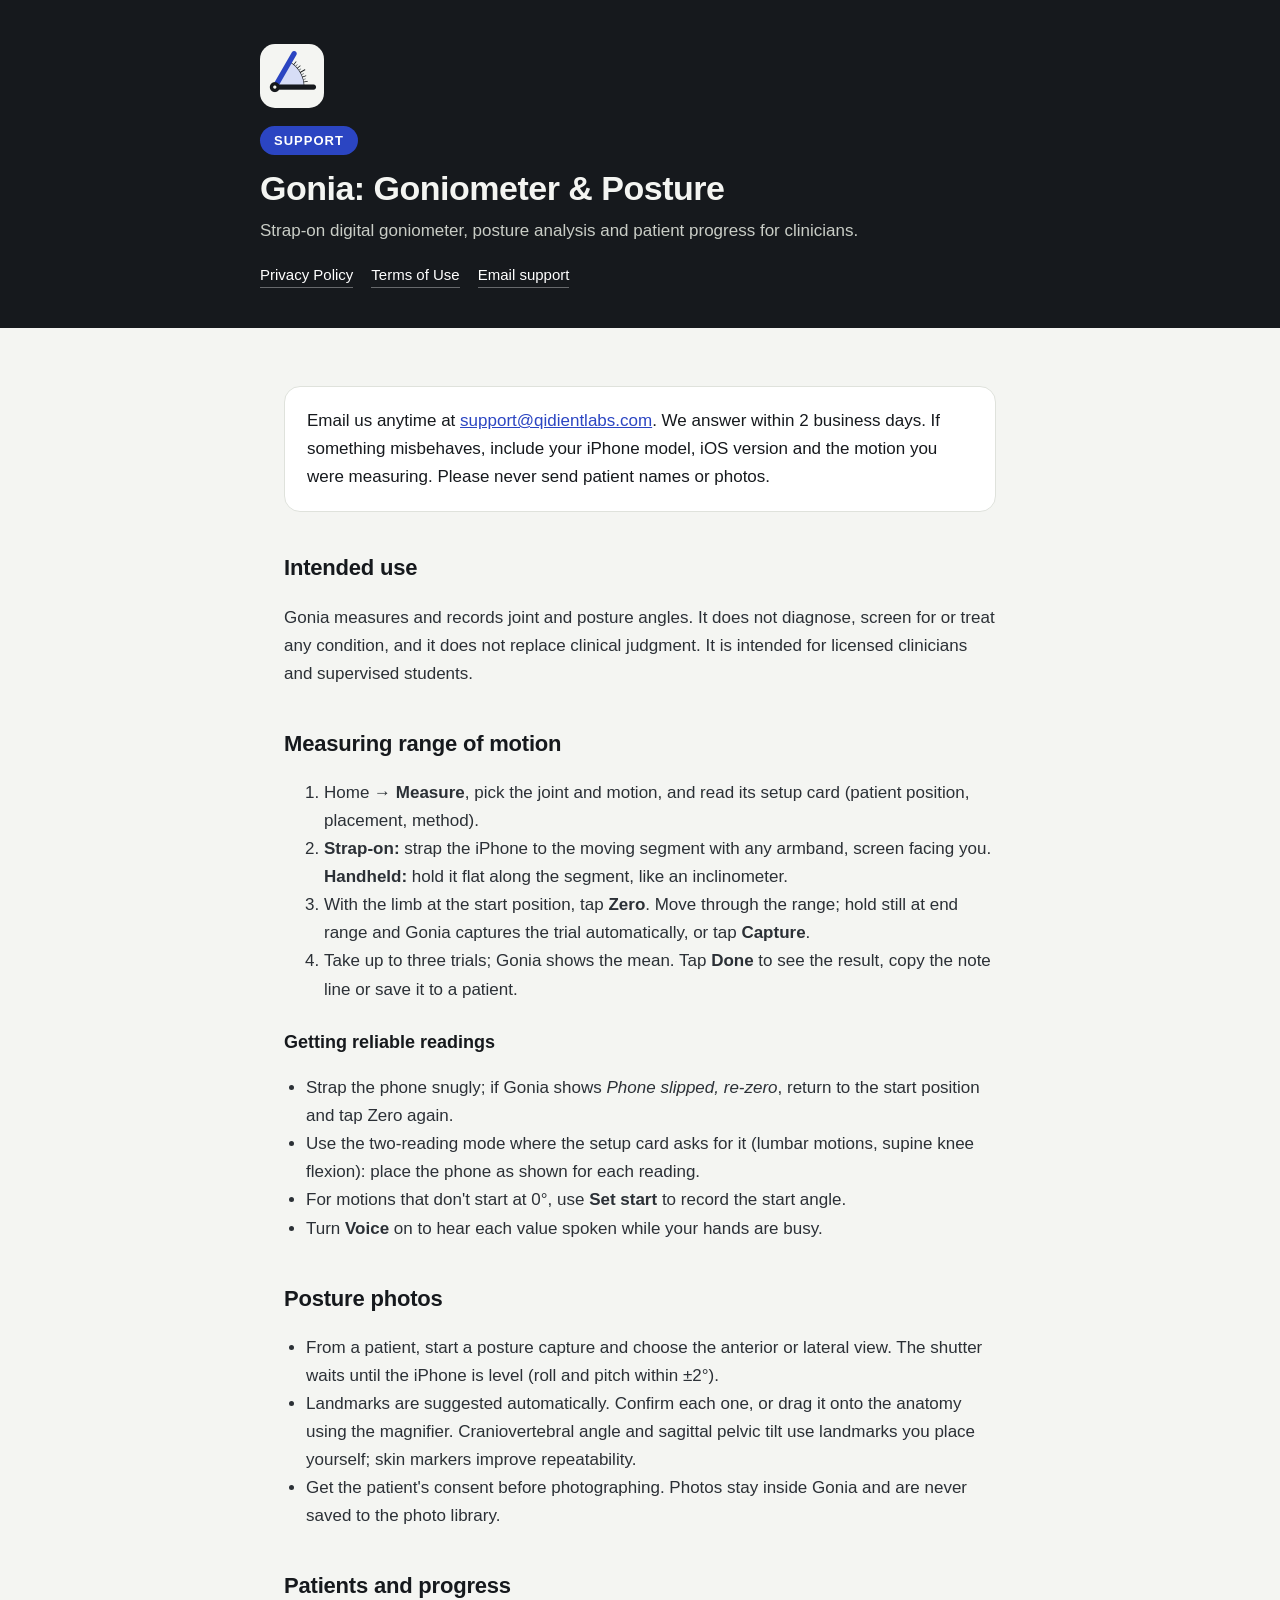
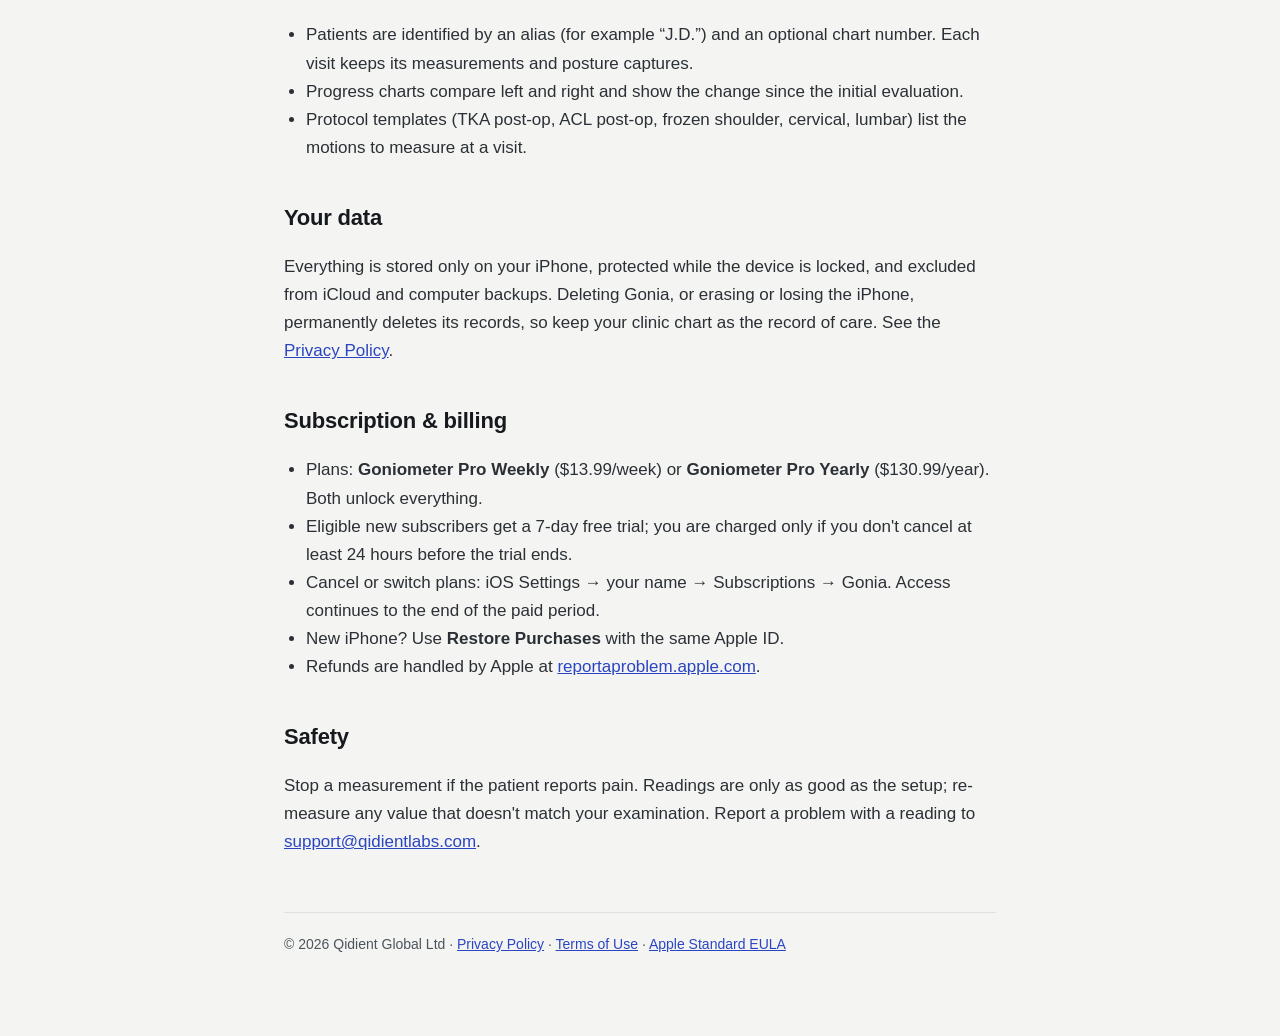
==== index.html @ 22477328 "Gonia support, privacy policy and terms pages Co-Authored-By: Claude Opus 5.5 <noreply@anthropic.com" ====
<!DOCTYPE html>
<html lang="en">
<head>
<meta charset="utf-8">
<meta name="viewport" content="width=device-width, initial-scale=1">
<title>Support — Gonia: Goniometer &amp; Posture</title>
<meta name="description" content="Support and instructions for Gonia, the strap-on digital goniometer and posture analysis app for physical therapists and chiropractors.">
<link rel="stylesheet" href="styles.css">
</head>
<body>
<header><div class="wrap">
  <img src="icon.png" alt="Gonia app icon">
  <span class="pill">SUPPORT</span>
  <h1>Gonia: Goniometer &amp; Posture</h1>
  <p>Strap-on digital goniometer, posture analysis and patient progress for clinicians.</p>
  <nav class="top"><a href="privacy.html">Privacy Policy</a><a href="terms.html">Terms of Use</a><a href="mailto:support@qidientlabs.com">Email support</a></nav>
</div></header>
<main>
  <div class="card">Email us anytime at <a href="mailto:support@qidientlabs.com">support@qidientlabs.com</a>.
  We answer within 2 business days. If something misbehaves, include your iPhone model, iOS version
  and the motion you were measuring. Please never send patient names or photos.</div>

  <h2>Intended use</h2>
  <p>Gonia measures and records joint and posture angles. It does not diagnose, screen for or treat
  any condition, and it does not replace clinical judgment. It is intended for licensed clinicians
  and supervised students.</p>

  <h2>Measuring range of motion</h2>
  <ol>
    <li>Home → <strong>Measure</strong>, pick the joint and motion, and read its setup card (patient
    position, placement, method).</li>
    <li><strong>Strap-on:</strong> strap the iPhone to the moving segment with any armband, screen
    facing you. <strong>Handheld:</strong> hold it flat along the segment, like an inclinometer.</li>
    <li>With the limb at the start position, tap <strong>Zero</strong>. Move through the range; hold
    still at end range and Gonia captures the trial automatically, or tap <strong>Capture</strong>.</li>
    <li>Take up to three trials; Gonia shows the mean. Tap <strong>Done</strong> to see the result,
    copy the note line or save it to a patient.</li>
  </ol>
  <h3>Getting reliable readings</h3>
  <ul>
    <li>Strap the phone snugly; if Gonia shows <em>Phone slipped, re-zero</em>, return to the start
    position and tap Zero again.</li>
    <li>Use the two-reading mode where the setup card asks for it (lumbar motions, supine knee
    flexion): place the phone as shown for each reading.</li>
    <li>For motions that don't start at 0°, use <strong>Set start</strong> to record the start
    angle.</li>
    <li>Turn <strong>Voice</strong> on to hear each value spoken while your hands are busy.</li>
  </ul>

  <h2>Posture photos</h2>
  <ul>
    <li>From a patient, start a posture capture and choose the anterior or lateral view. The shutter
    waits until the iPhone is level (roll and pitch within ±2°).</li>
    <li>Landmarks are suggested automatically. Confirm each one, or drag it onto the anatomy using
    the magnifier. Craniovertebral angle and sagittal pelvic tilt use landmarks you place yourself;
    skin markers improve repeatability.</li>
    <li>Get the patient's consent before photographing. Photos stay inside Gonia and are never saved
    to the photo library.</li>
  </ul>

  <h2>Patients and progress</h2>
  <ul>
    <li>Patients are identified by an alias (for example “J.D.”) and an optional chart number. Each
    visit keeps its measurements and posture captures.</li>
    <li>Progress charts compare left and right and show the change since the initial evaluation.</li>
    <li>Protocol templates (TKA post-op, ACL post-op, frozen shoulder, cervical, lumbar) list the
    motions to measure at a visit.</li>
  </ul>

  <h2>Your data</h2>
  <p>Everything is stored only on your iPhone, protected while the device is locked, and excluded
  from iCloud and computer backups. Deleting Gonia, or erasing or losing the iPhone, permanently
  deletes its records, so keep your clinic chart as the record of care. See the
  <a href="privacy.html">Privacy Policy</a>.</p>

  <h2>Subscription &amp; billing</h2>
  <ul>
    <li>Plans: <strong>Goniometer Pro Weekly</strong> ($13.99/week) or <strong>Goniometer Pro
    Yearly</strong> ($130.99/year). Both unlock everything.</li>
    <li>Eligible new subscribers get a 7-day free trial; you are charged only if you don't cancel at
    least 24 hours before the trial ends.</li>
    <li>Cancel or switch plans: iOS Settings → your name → Subscriptions → Gonia. Access continues to
    the end of the paid period.</li>
    <li>New iPhone? Use <strong>Restore Purchases</strong> with the same Apple ID.</li>
    <li>Refunds are handled by Apple at <a href="https://reportaproblem.apple.com">reportaproblem.apple.com</a>.</li>
  </ul>

  <h2>Safety</h2>
  <p>Stop a measurement if the patient reports pain. Readings are only as good as the setup; re-measure
  any value that doesn't match your examination. Report a problem with a reading to
  <a href="mailto:support@qidientlabs.com">support@qidientlabs.com</a>.</p>

  <footer>© 2026 Qidient Global Ltd · <a href="privacy.html">Privacy Policy</a> ·
  <a href="terms.html">Terms of Use</a> ·
  <a href="https://www.apple.com/legal/internet-services/itunes/dev/stdeula/">Apple Standard EULA</a></footer>
</main>
</body>
</html>
---- styles.css ----
:root { color-scheme: light; --ink: #16191D; --ink2: #4D545C; --canvas: #F4F5F2; --card: #FFFFFF; --line: #DFE2DC; --accent: #2B45C2; --tint: #E3E8FA; }
* { box-sizing: border-box; }
body { font: 17px/1.65 -apple-system, "SF Pro Text", "Segoe UI", Roboto, sans-serif; margin: 0; background: var(--canvas); color: var(--ink); }
header { background: var(--ink); color: var(--canvas); padding: 44px 24px 40px; }
header .wrap, main { max-width: 760px; margin: 0 auto; }
header img { width: 64px; height: 64px; border-radius: 15px; display: block; margin-bottom: 18px; }
main { padding: 40px 24px 80px; }
h1 { font-size: 34px; line-height: 1.15; margin: 0 0 8px; letter-spacing: -0.5px; }
header p { margin: 0; color: #C9CDC6; }
h2 { font-size: 22px; margin: 38px 0 10px; letter-spacing: -0.2px; }
h3 { font-size: 18px; margin: 24px 0 6px; }
p, li { color: #2B3036; }
ul { padding-left: 22px; }
a { color: var(--accent); }
.pill { display: inline-block; background: var(--accent); color: #fff; border-radius: 999px; padding: 4px 14px; font-size: 13px; font-weight: 700; letter-spacing: 1px; margin-bottom: 14px; }
.card { background: var(--card); border: 1px solid var(--line); border-radius: 16px; padding: 20px 22px; margin: 18px 0; }
.card.note { background: var(--tint); border-color: #C9D2F3; }
nav.top { display: flex; gap: 18px; flex-wrap: wrap; margin-top: 18px; font-size: 15px; }
nav.top a { color: #fff; text-decoration: none; border-bottom: 1px solid rgba(255,255,255,.35); }
footer { font-size: 14px; color: var(--ink2); margin-top: 56px; border-top: 1px solid var(--line); padding-top: 20px; }
@media (max-width: 520px) { h1 { font-size: 28px; } body { font-size: 16px; } }
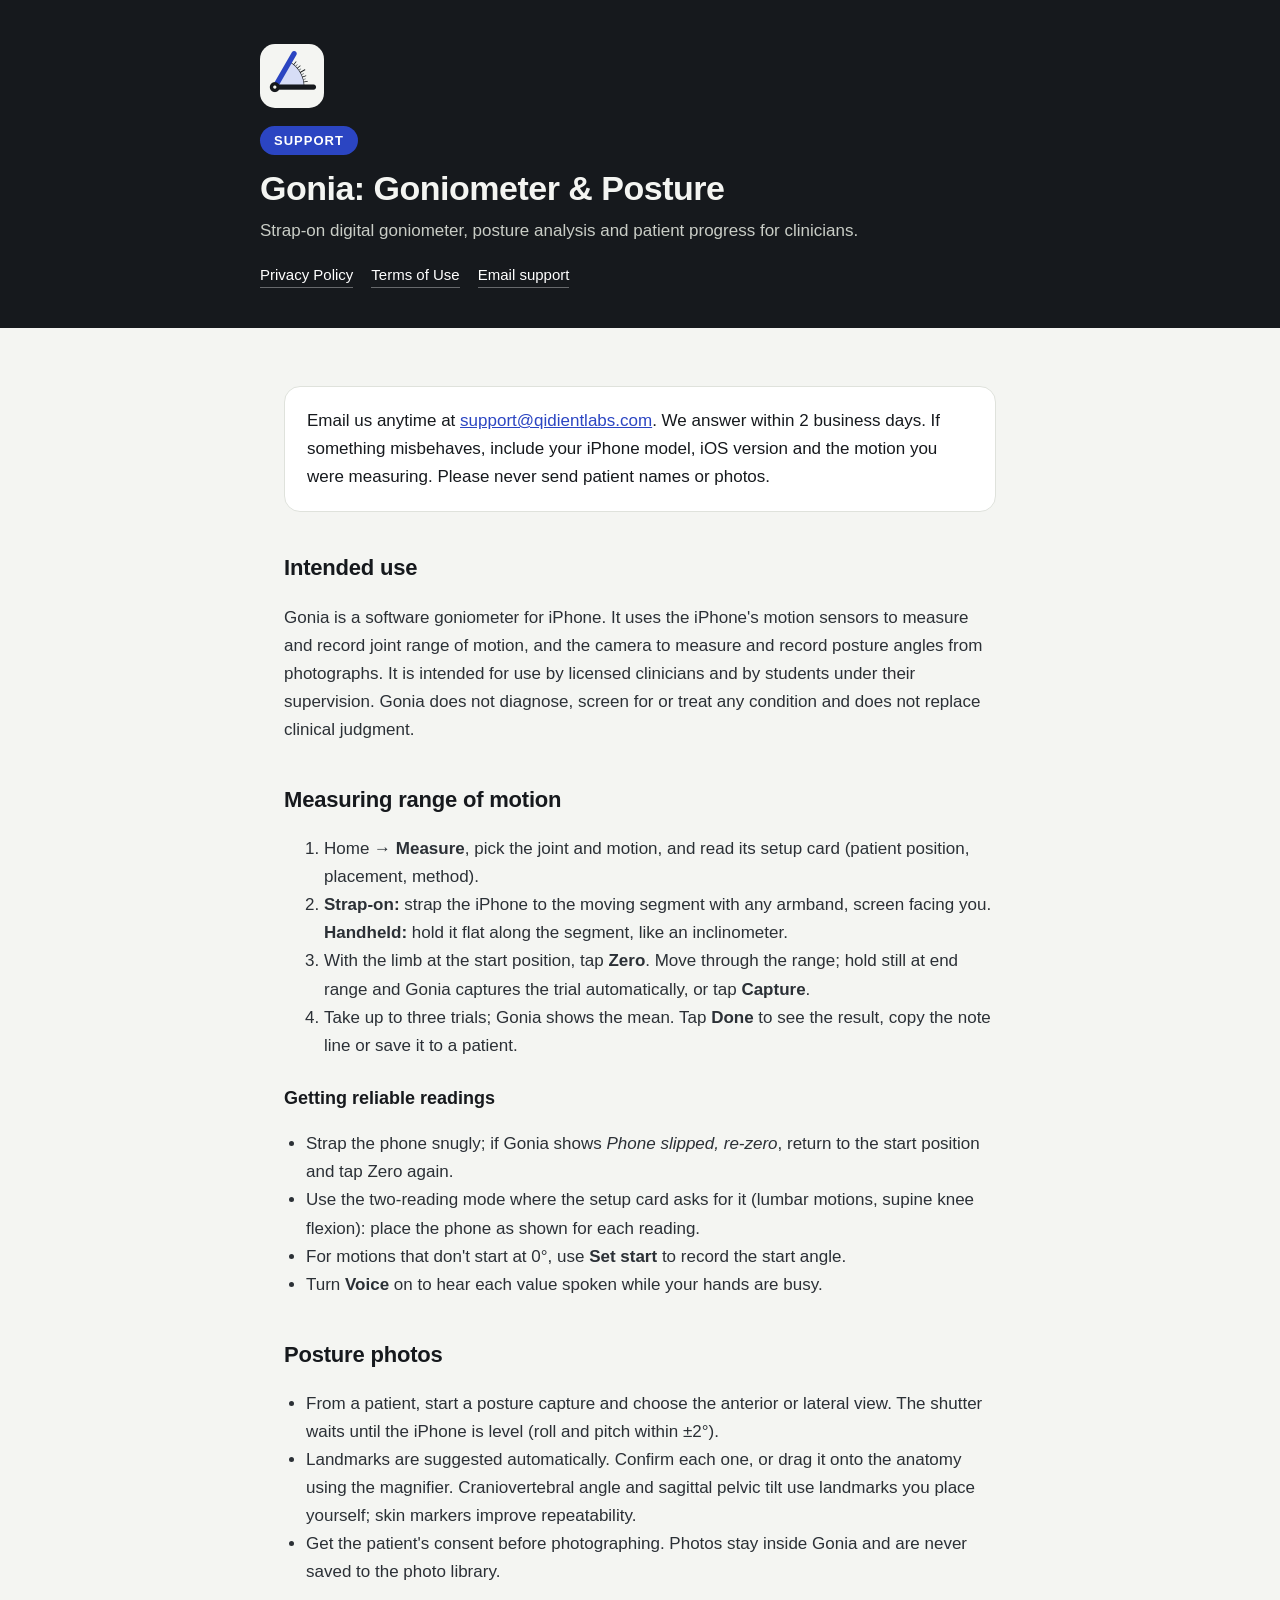
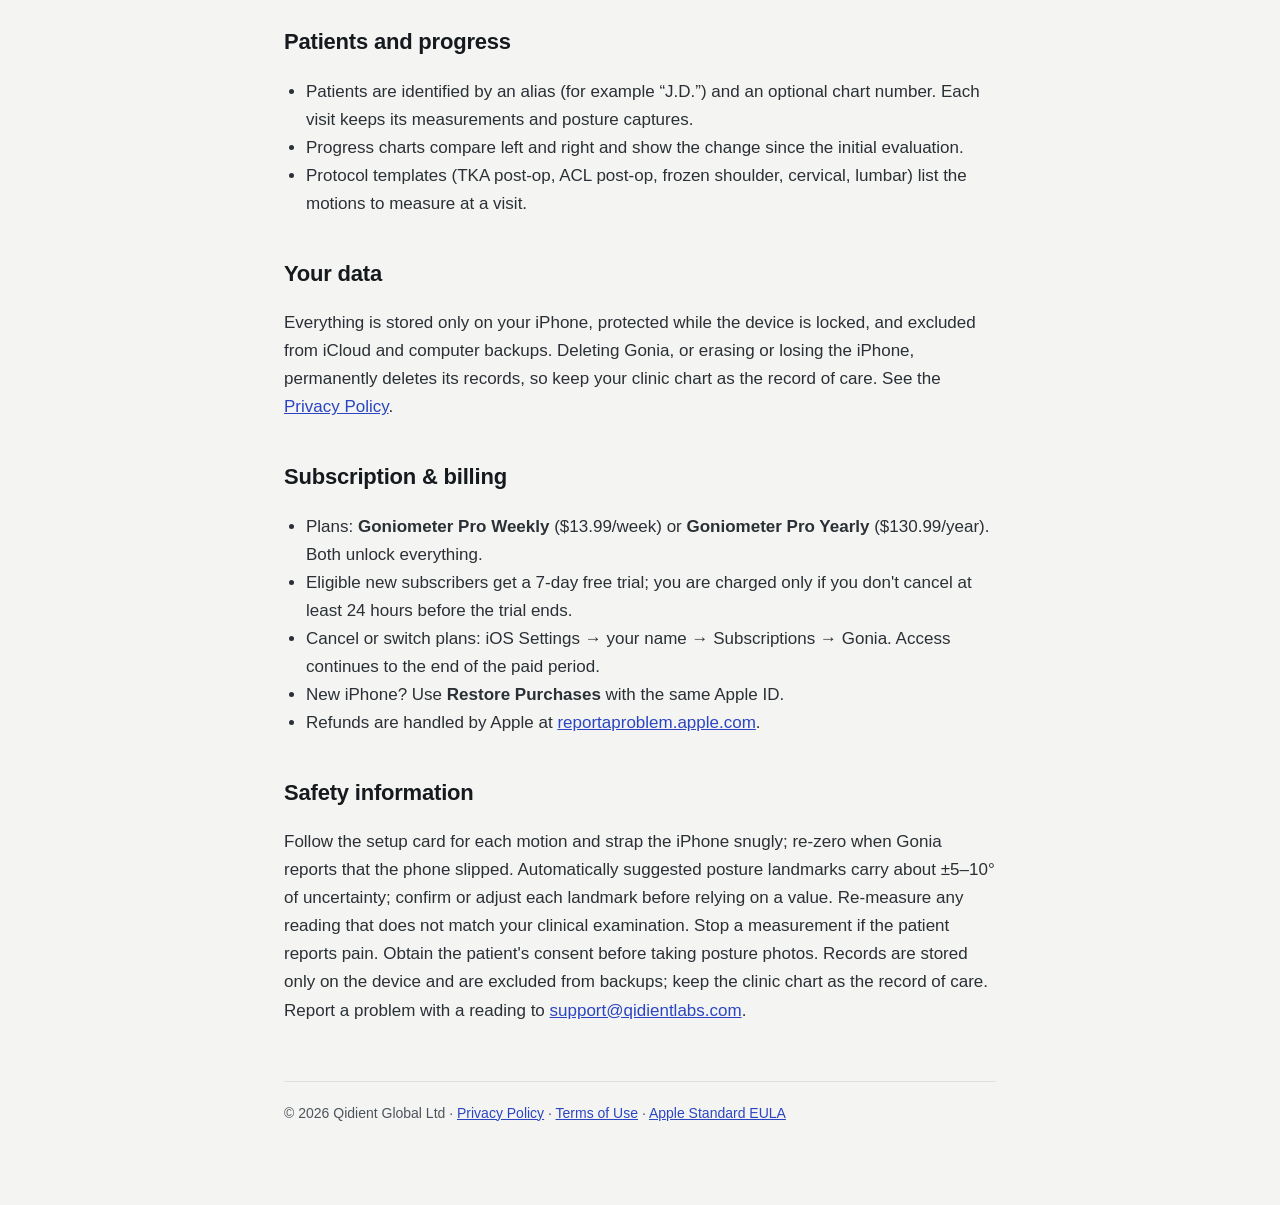
==== commit 6e254360: "Support page: intended use and safety information as labelled Co-Authored-By: Claude Opus 5.5 <norep" ====
--- a/index.html
+++ b/index.html
@@ -21,9 +21,11 @@
   and the motion you were measuring. Please never send patient names or photos.</div>
 
   <h2>Intended use</h2>
-  <p>Gonia measures and records joint and posture angles. It does not diagnose, screen for or treat
-  any condition, and it does not replace clinical judgment. It is intended for licensed clinicians
-  and supervised students.</p>
+  <p>Gonia is a software goniometer for iPhone. It uses the iPhone's motion sensors to measure and
+  record joint range of motion, and the camera to measure and record posture angles from
+  photographs. It is intended for use by licensed clinicians and by students under their
+  supervision. Gonia does not diagnose, screen for or treat any condition and does not replace
+  clinical judgment.</p>
 
   <h2>Measuring range of motion</h2>
   <ol>
@@ -85,10 +87,14 @@
     <li>Refunds are handled by Apple at <a href="https://reportaproblem.apple.com">reportaproblem.apple.com</a>.</li>
   </ul>
 
-  <h2>Safety</h2>
-  <p>Stop a measurement if the patient reports pain. Readings are only as good as the setup; re-measure
-  any value that doesn't match your examination. Report a problem with a reading to
-  <a href="mailto:support@qidientlabs.com">support@qidientlabs.com</a>.</p>
+  <h2>Safety information</h2>
+  <p>Follow the setup card for each motion and strap the iPhone snugly; re-zero when Gonia reports
+  that the phone slipped. Automatically suggested posture landmarks carry about ±5–10° of
+  uncertainty; confirm or adjust each landmark before relying on a value. Re-measure any reading
+  that does not match your clinical examination. Stop a measurement if the patient reports pain.
+  Obtain the patient's consent before taking posture photos. Records are stored only on the device
+  and are excluded from backups; keep the clinic chart as the record of care. Report a problem with
+  a reading to <a href="mailto:support@qidientlabs.com">support@qidientlabs.com</a>.</p>
 
   <footer>© 2026 Qidient Global Ltd · <a href="privacy.html">Privacy Policy</a> ·
   <a href="terms.html">Terms of Use</a> ·
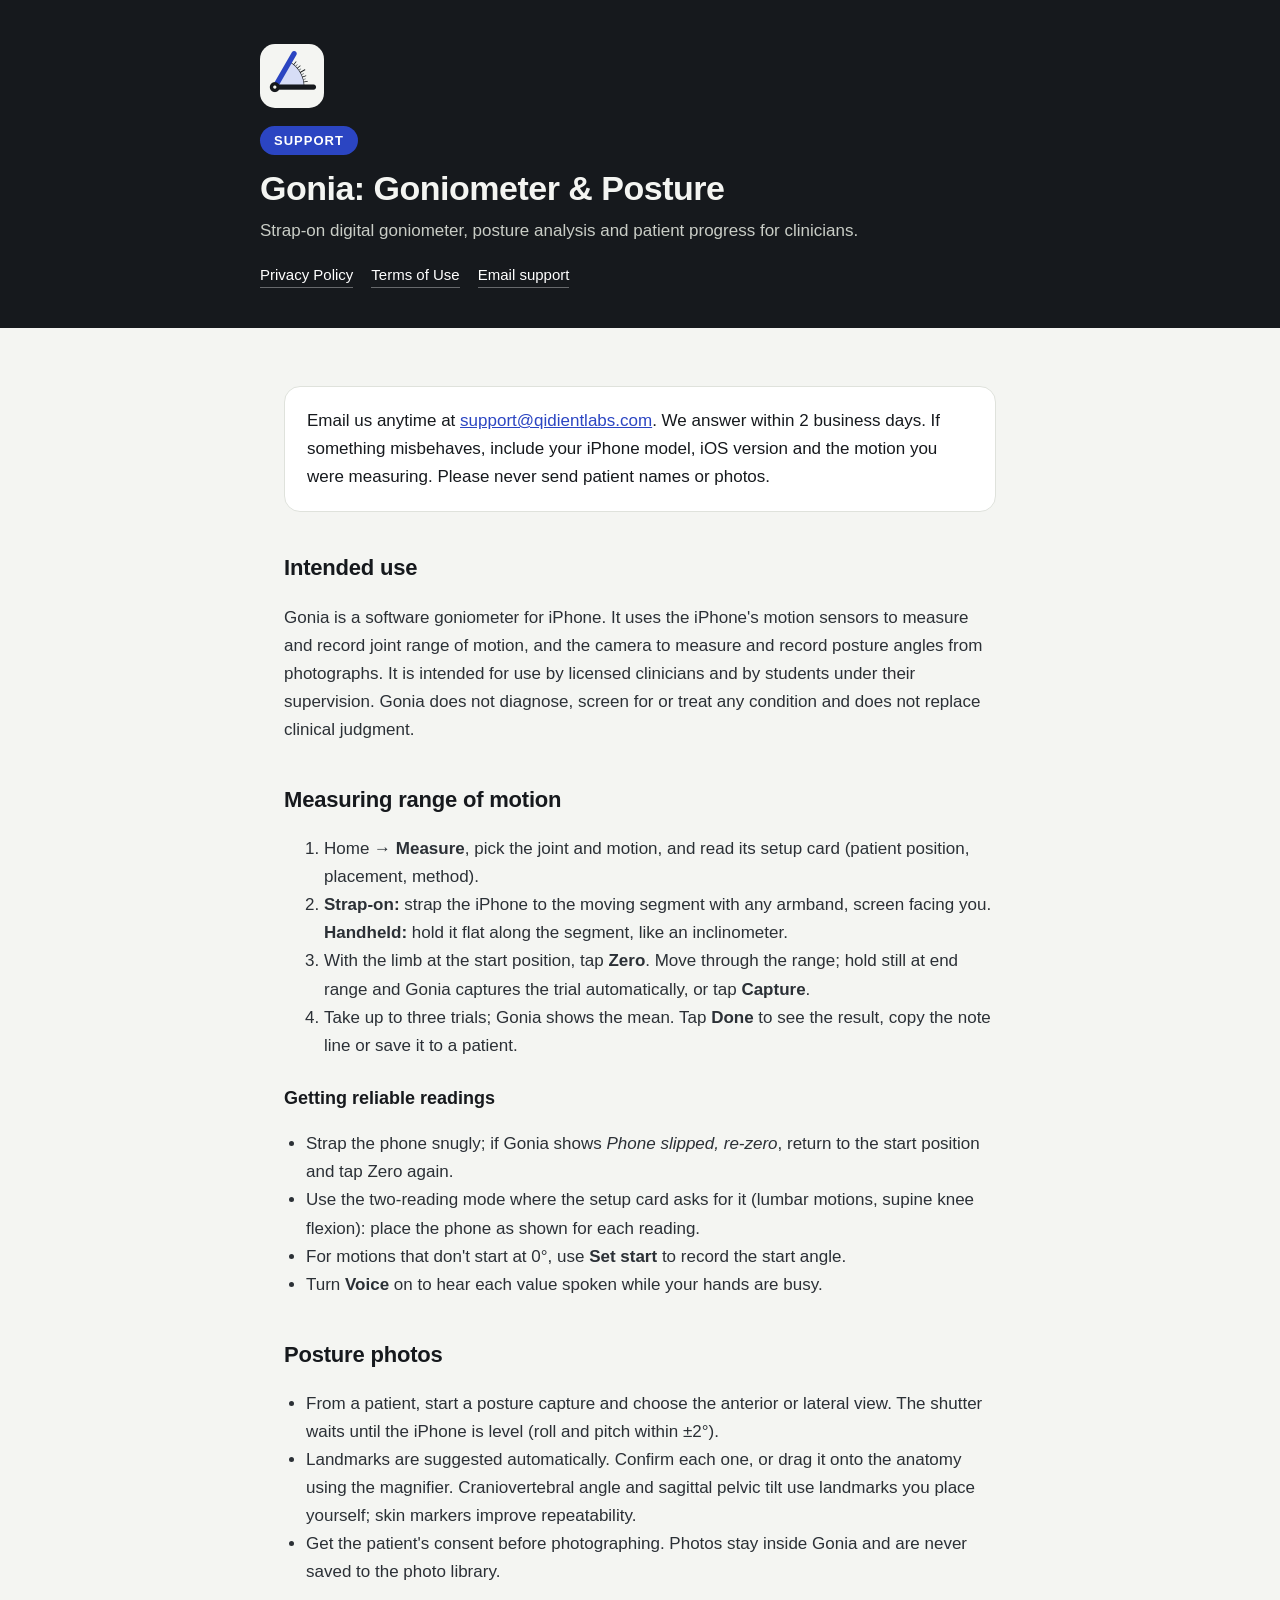
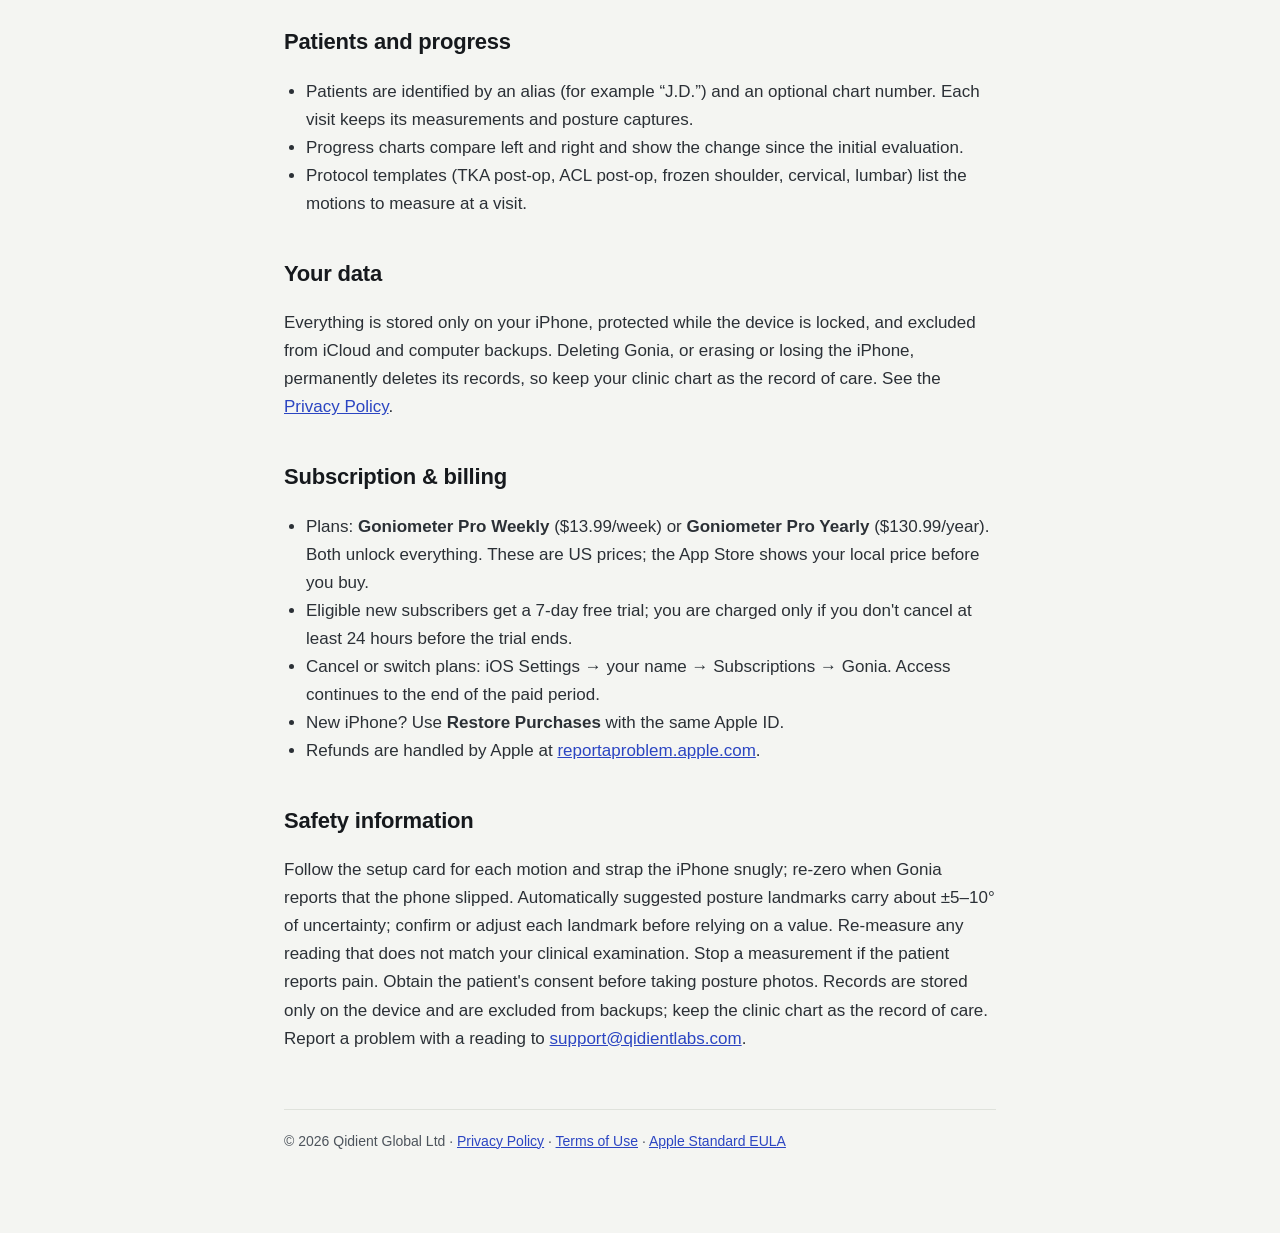
==== commit a99659d1: "Support page: note that listed prices are US prices Co-Authored-By: Claude Opus 5.5 <noreply@anthrop" ====
--- a/index.html
+++ b/index.html
@@ -78,7 +78,8 @@
   <h2>Subscription &amp; billing</h2>
   <ul>
     <li>Plans: <strong>Goniometer Pro Weekly</strong> ($13.99/week) or <strong>Goniometer Pro
-    Yearly</strong> ($130.99/year). Both unlock everything.</li>
+    Yearly</strong> ($130.99/year). Both unlock everything. These are US prices; the App Store shows
+    your local price before you buy.</li>
     <li>Eligible new subscribers get a 7-day free trial; you are charged only if you don't cancel at
     least 24 hours before the trial ends.</li>
     <li>Cancel or switch plans: iOS Settings → your name → Subscriptions → Gonia. Access continues to
